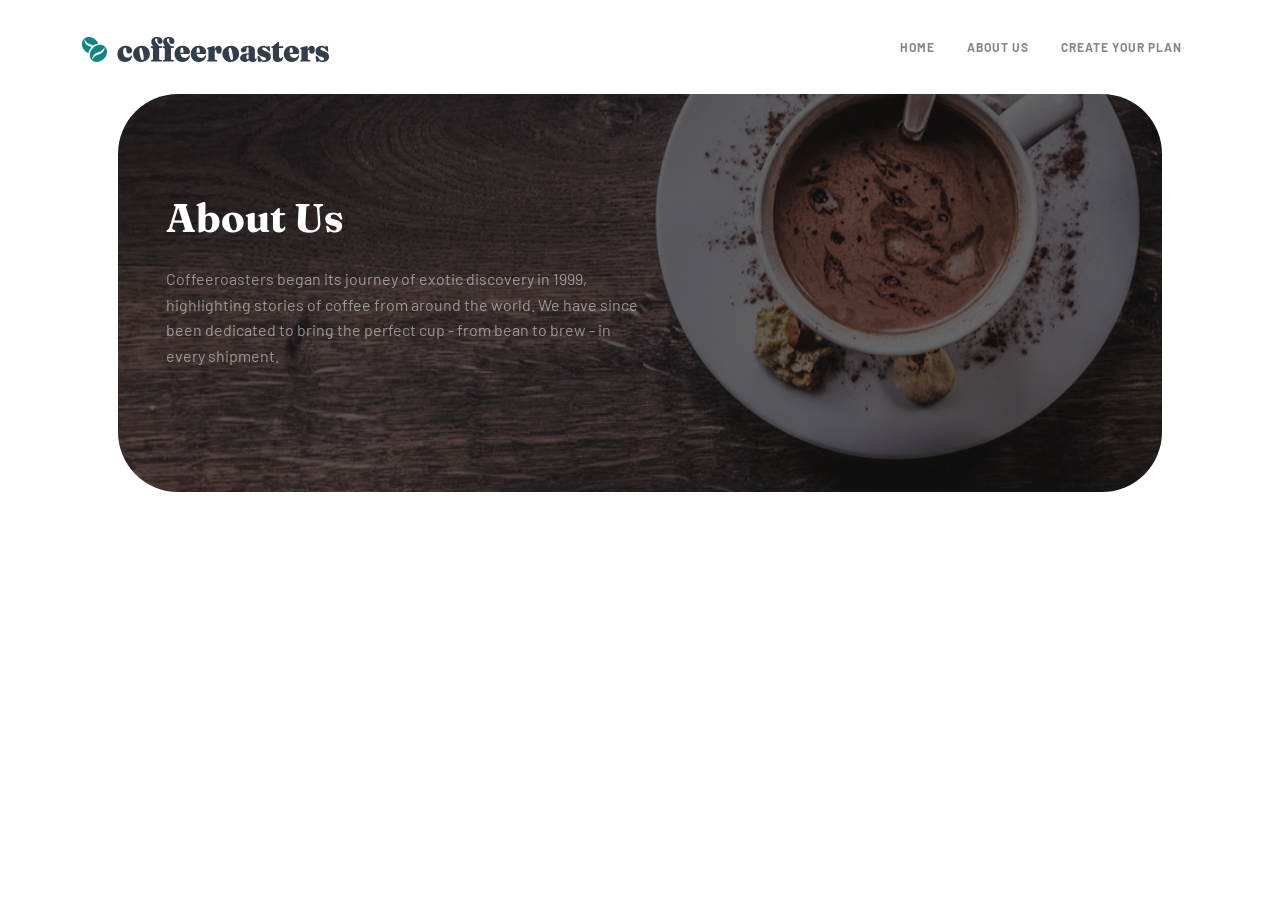
==== about_us.html @ 2359fb40 "feat(about): add hero section with dark overlay" ====
<!DOCTYPE html>
<html lang="en">

<head>
    <meta charset="UTF-8">
    <meta name="viewport" content="width=device-width, initial-scale=1.0">
    <title>About us</title>
    <link href="https://cdn.jsdelivr.net/npm/bootstrap@5.3.8/dist/css/bootstrap.min.css" rel="stylesheet"
        integrity="sha384-sRIl4kxILFvY47J16cr9ZwB07vP4J8+LH7qKQnuqkuIAvNWLzeN8tE5YBujZqJLB" crossorigin="anonymous">
    <link rel="preconnect" href="https://fonts.googleapis.com">
    <link rel="preconnect" href="https://fonts.gstatic.com" crossorigin>
    <link
        href="https://fonts.googleapis.com/css2?family=Barlow:ital,wght@0,100;0,200;0,300;0,400;0,500;0,600;0,700;0,800;0,900;1,100;1,200;1,300;1,400;1,500;1,600;1,700;1,800;1,900&display=swap"
        rel="stylesheet">
    <link rel="stylesheet" href="./style.css">
    <link rel="stylesheet" href="./media_query.css">
</head>

<body>
    <nav class="navbar navbar-expand-md py-2 py-md-4">
        <div class="container">
            <a href="#" class="navbar-brand">
                <img src="./assets/imgs/Logo.svg" alt="coffeeroasters logo" class="logo">
            </a>

            <button class="navbar-toggler" type="button" data-bs-toggle="collapse" data-bs-target="#navbarNav">
                <span class="navbar-toggler-icon"></span>
            </button>

            <div class="collapse navbar-collapse" id="navbarNav">
                <ul class="navbar-nav ms-auto">
                    <li class="nav-item">
                        <a class="nav-link px-3" href="./index.html">HOME</a>
                    </li>
                    <li class="nav-item">
                        <a class="nav-link px-3" href="./about_us.html">ABOUT US</a>
                    </li>
                    <li class="nav-item">
                        <a class="nav-link px-3" href="./Create_a_plan.html">CREATE YOUR PLAN</a>
                    </li>
                </ul>
            </div>
        </div>



    </nav>

    <main>
        <div class="hero-section-about-us">
            <div class="container px-md-5">
                <section class="hero-section">
                    <div class="row g-0 w-100">
                        <div class="col-md-8 col-lg-6 hero-content">
                            <h1 class="display-4 fw-bold text-white mb-4">About Us</h1>
                            <p class="text-white-50 mb-4">
                                Coffeeroasters began its journey of exotic discovery in 1999,
                                highlighting stories of coffee from around the world. We have since been dedicated to
                                bring
                                the
                                perfect cup - from bean to brew - in every shipment. </p>
                        </div>
                    </div>
                </section>
            </div>
        </div>
    </main>


</body>

</html>
---- style.css ----
@import url('https://fonts.googleapis.com/css2?family=Fraunces:ital,opsz,wght@0,9..144,100..900;1,9..144,100..900&display=swap');

body {
    font-family: 'Barlow', sans-serif;
}

.navbar {
    .container {
        .logo {
            height: clamp(18px, 4vw, 25px);
        }
    }

    .navbar-brand {
        font-weight: 900;
        color: #333d4b;
        font-size: 1.5rem;
    }

    .nav-link {
        color: #83888F !important;
        font-size: 12px;
        letter-spacing: 1px;
        font-weight: 700;
        text-transform: uppercase;
    }

    .nav-link:hover {
        color: #333d4b !important;
    }

    .navbar-toggler {
        border: none;
    }
}

.hero-section {
    width: 100%;
    border-radius: 10px;
    background-image: url(./assets/imgs/Hero_image.png);
    background-repeat: no-repeat;
    display: flex;
    align-items: center;
    background-size: 150%;
    background-position: left 70%;
    padding: 100px 0;

    .hero-content {
        padding-left: clamp(18px, 8vw, 48px);
        /* padding-right: 10px; */
    }

    h1 {

        font-size: clamp(18px, 10vw, 40px);
        line-height: 1.2;
    }

    p {
        font-weight: 400;
        font-size: 16px;
        letter-spacing: 0px;
        font-size: clamp(12px, 10vw, 18px);


    }


    .custom-btn {
        background-color: rgba(14, 135, 132, 1);
        font-family: "Fraunces", serif;
        font-weight: 900;
        font-size: 18px;
        letter-spacing: 0px;
        text-align: center;
        color: white;


    }
}

.collection-section {
    position: relative;
    padding-top: 40px;
    margin-top: 80px;


    .custom-text {
        padding-top: 50px;
        /* background: linear-gradient(180deg, rgba(254, 252, 247, 0.0001) 0%, #FEFCF7 100%); */
        background: linear-gradient(180deg, rgba(39, 41, 43, 0.5) 0%, rgba(254, 252, 247, 0) 100%);
        font-family: "Fraunces", serif;
        font-weight: 900;
        font-size: clamp(40px, 10vw, 150px);
        text-transform: lowercase;
        -webkit-text-fill-color: transparent;
        -webkit-background-clip: text;


        /* Positioning */
        position: absolute;
        top: -100px;
        left: 0;
        right: 0;
        z-index: -1;
        text-align: center;


    }

    .container {

        .coffee-image {
            width: 100%;
            max-width: 200px;
            height: auto;
            margin-bottom: 24px;
        }

        .coffee-info {
            .coffee-title {
                font-family: "Fraunces", serif;
                font-weight: 900;
                font-style: Black;
                font-size: 24px;
                line-height: 150%;
                letter-spacing: 0px;
                text-align: center;

            }

            .coffee-desc {
                font-family: "Barlow", serif;
                font-weight: 400;
                font-style: Regular;
                font-size: 16px;
                line-height: 160%;
                letter-spacing: 0px;
                text-align: center;

            }
        }
    }
}

.why-choose-section {
    margin-bottom: 200px;

    .container {
        .why-choose-content {
            position: relative;
            padding-bottom: 30px !important;
            padding: 64px 24px;
            margin-top: 120px;
            border-radius: 10px;
            background-color: #333d4b;
            margin-bottom: 250px;

            h2 {
                font-family: "Fraunces";
                font-size: 40px;
                line-height: 120%;
                letter-spacing: 0px;
                margin-bottom: 24px;

            }

            p {
                font-family: "Barlow";
                font-weight: 400;
                font-style: Regular;
                font-size: 16px;
                line-height: 160%;
                letter-spacing: 0px;
                text-align: center;
                margin-bottom: 24px;


            }

            .benefits-row {
                display: flex;
                flex-wrap: wrap;
                transform: none;
                margin-bottom: -100px;
                margin-top: 24px;

                .benefit-card {
                    background-color: rgba(14, 135, 132, 1);
                    border-radius: 10px;
                    height: 100%;
                    display: flex;
                    flex-direction: column;
                    align-items: center;
                    width: 100%;

                    img {
                        width: 72px;
                        height: 72px;
                        margin-bottom: 24px;

                    }

                    .benefit-title {
                        font-family: "Fraunces";
                        font-weight: 900;
                        font-size: 24px;
                        line-height: 150%;
                        letter-spacing: 0px;
                        text-align: center;
                        color: rgba(254, 252, 247, 1);
                        margin-bottom: 24px;


                    }

                    .benefit-desc {
                        font-family: "Barlow";
                        font-weight: 400;
                        font-style: Regular;
                        font-size: 16px;
                        line-height: 160%;
                        letter-spacing: 0px;
                        text-align: center;
                        color: rgba(254, 252, 247, 1);
                        margin-bottom: 24px;


                    }
                }
            }


        }






    }

}

.How-it-works-section {
    .container {
        .How-it-works-content {
            h2 {
                font-family: "Fraunces";
                font-weight: 900;
                font-size: 24px;
                line-height: 150%;
                letter-spacing: 0px;
                color: rgba(131, 136, 143, 1);
            }

            .How-it-works-row {
                .How-it-works-card {
                    h3 {
                        font-family: Fraunces;
                        font-weight: 900;
                        font-style: Black;
                        font-size: clamp(20px, 2.5vw, 32px);
                        line-height: 113.99999999999999%;
                        letter-spacing: 0px;

                    }

                    p {
                        font-family: "Barlow";
                        font-weight: 400;
                        font-style: Regular;
                        font-size: clamp(13px, 1.5vw, 16px);
                        line-height: 160%;
                        letter-spacing: 0px;

                    }


                }
            }

            .custom-btn {
                background-color: rgba(14, 135, 132, 1);
                font-family: "Fraunces", serif;
                font-weight: 900;
                font-style: Black;
                font-size: 18px;
                line-height: 140%;
                letter-spacing: 0px;
                text-align: center;
            }

        }
    }
}

footer {
    .container {
        .footer-section {
            .links {
                a {
                    font-family: "Barlow";
                    font-weight: 700;
                    font-style: Bold;
                    font-size: 12px;
                    line-height: 130%;
                    letter-spacing: 0.92px;
                    text-transform: uppercase;

                }
            }
        }
    }
}

/* ------------------------------------- About us page --------------------------- */
.hero-section-about-us {
    .container {
        .hero-section {
            width: 100%;
            border-radius: 60px;
            /* background-image: url(./assets/imgs/About_Image.svg); */
            background-image:
                linear-gradient(rgba(0, 0, 0, 0.3), rgba(0, 0, 0, 0.3)),
                url(./assets/imgs/About_Image.svg);
            background-repeat: no-repeat;
            display: flex;
            align-items: center;
            background-size: cover;
            background-position: center;
            overflow: hidden;
            padding: 100px 0;

            .row {
                margin: 0;
                width: 100%;
                position: relative;
                z-index: 2;

                .hero-content {
                    padding-left: clamp(18px, 8vw, 48px);

                    h1 {

                        font-size: clamp(18px, 10vw, 40px);
                        line-height: 1.2;
                        font-family: Fraunces;
                        font-weight: 900;
                        font-style: Black;
                        line-height: 120%;
                        letter-spacing: 0px;

                    }

                    p {
                        font-weight: 400;
                        letter-spacing: 0px;
                        font-size: clamp(12px, 10vw, 18px);
                        font-family: Barlow;
                        font-weight: 400;
                        font-style: Regular;
                        font-size: 16px;
                        line-height: 160%;
                        letter-spacing: 0px;



                    }
                }
            }



        }
    }


}
---- media_query.css ----
/* DESKTOP (Large screens) */
@media (min-width: 992px) {
    .collection-section {
        margin-top: 150px !important;
        padding-top: 100px;

        .custom-text {
            top: -130px;
        }

        .coffee-image {
            max-width: 255px;
        }
    }
}

/* TABLET (Medium screens) */
@media (min-width: 768px) and (max-width: 991px) {
    .collection-section {
        .custom-text {
            top: -115px;
        }

    }

    .hero-section {

        h1 {
            font-size: 48px;
            text-align: left;
        }
    }

    .why-choose-section {
        .container {
            margin-bottom: 250px;
            gap: 24px;

            .why-choose-content {

                h2 {
                    font-size: 25px;
                }

                p {
                    font-size: 12px;
                }

                .benefits-row {
                    flex-direction: column;
                    gap: 24px;
                }
            }



        }
    }

}

/* Mobile */
@media (max-width:768px) {
    .hero-section {
        padding: 50px 0;
    }

    .why-choose-section {
        .container {
            margin-bottom: 250px;
            gap: 24px;

            .why-choose-content {
                h2 {
                    font-size: 20px;


                }

                p {
                    font-size: 12px;

                }

                .benefits-row {
                    flex-direction: column;
                    gap: 24px;
                }
            }
        }
    }


}

@media (max-width:320px) {
    .hero-section {
        padding: 0px;
    }

    footer {
        .container {
            .footer-section {
                .links {
                    a {
                        font-size: 11px;
                    }
                }
            }
        }
    }



}
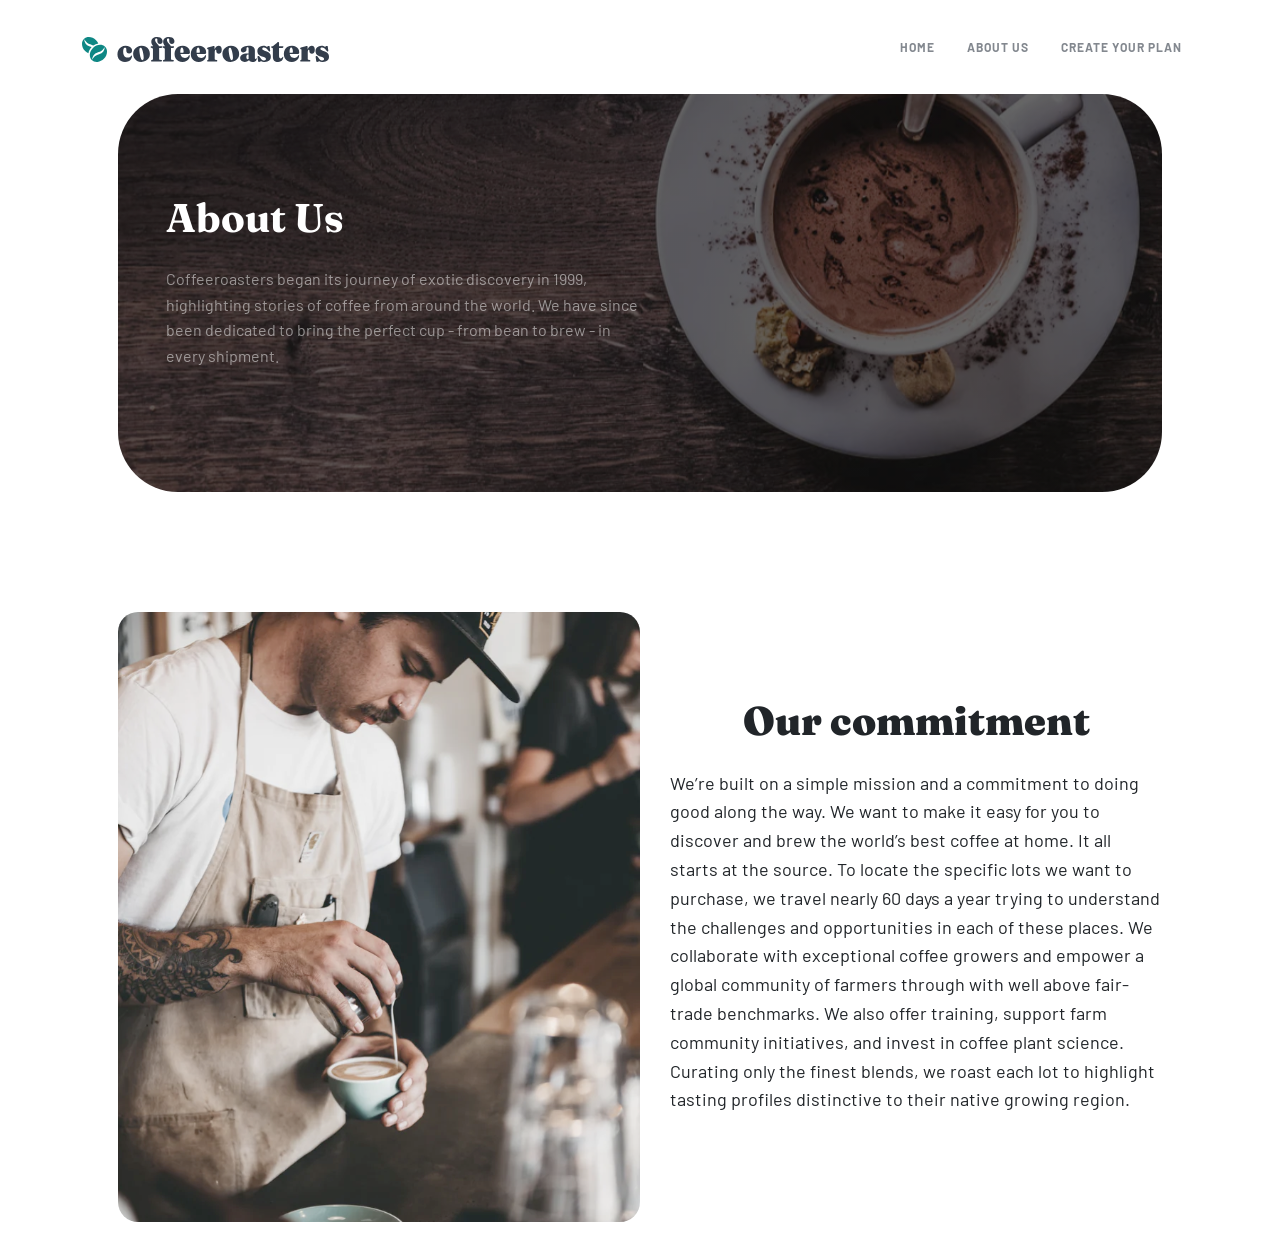
==== commit fa6e0637: "feat(about): add responsive Our Commitment section with img-fluid fix" ====
--- a/about_us.html
+++ b/about_us.html
@@ -66,6 +66,34 @@
         </div>
     </main>
 
+    <section>
+        <div class="container px-md-5 mb-4" style="margin-top: 120px;">
+            <section class="Our_commitment_section">
+                <div class="row g-0 w-100 align-items-center">
+                    <div class="col-lg-6 image-container mb-4 mb-lg-0">
+                        <img src="./assets/imgs/about_us_our_commitment.svg" alt="" style="border-radius: 20px;"
+                            class="img-fluid w-100">
+                    </div>
+
+                    <div
+                        class="col-lg-6 d-flex justify-content-center align-items-center flex-column desc-container">
+                        <h1 class="mb-4">Our commitment</h1>
+                        <p class="mb-4">
+                            We’re built on a simple mission and a commitment to doing good along the way. We want to
+                            make it easy for you to discover and brew the world’s best coffee at home. It all starts at
+                            the source. To locate the specific lots we want to purchase, we travel nearly 60 days a year
+                            trying to understand the challenges and opportunities in each of these places. We
+                            collaborate with exceptional coffee growers and empower a global community of farmers
+                            through with well above fair-trade benchmarks. We also offer training, support farm
+                            community initiatives, and invest in coffee plant science. Curating only the finest blends,
+                            we roast each lot to highlight tasting profiles distinctive to their native growing region.
+                        </p>
+                    </div>
+
+                </div>
+            </section>
+        </div>
+    </section>
 
 </body>
 
--- a/style.css
+++ b/style.css
@@ -345,7 +345,7 @@
 
                         font-size: clamp(18px, 10vw, 40px);
                         line-height: 1.2;
-                        font-family: Fraunces;
+                        font-family: "Fraunces";
                         font-weight: 900;
                         font-style: Black;
                         line-height: 120%;
@@ -357,7 +357,7 @@
                         font-weight: 400;
                         letter-spacing: 0px;
                         font-size: clamp(12px, 10vw, 18px);
-                        font-family: Barlow;
+                        font-family: "Barlow";
                         font-weight: 400;
                         font-style: Regular;
                         font-size: 16px;
@@ -376,4 +376,35 @@
     }
 
 
+}
+
+section {
+    .container {
+        .Our_commitment_section {
+            .row {
+                .desc-container {
+                    padding-left: 30px;
+
+                    h1 {
+                        font-family: "Fraunces";
+                        font-weight: 900;
+                        font-style: Black;
+                        font-size: clamp(28px, 5vw, 40px);
+                        line-height: 120%;
+                        letter-spacing: 0px;
+                    }
+
+                    p {
+                        font-family: "Barlow";
+                        font-weight: 400;
+                        font-style: Regular;
+                        font-size: clamp(12px, 10vw, 18px);
+                        line-height: 160%;
+                        letter-spacing: 0px;
+
+                    }
+                }
+            }
+        }
+    }
 }
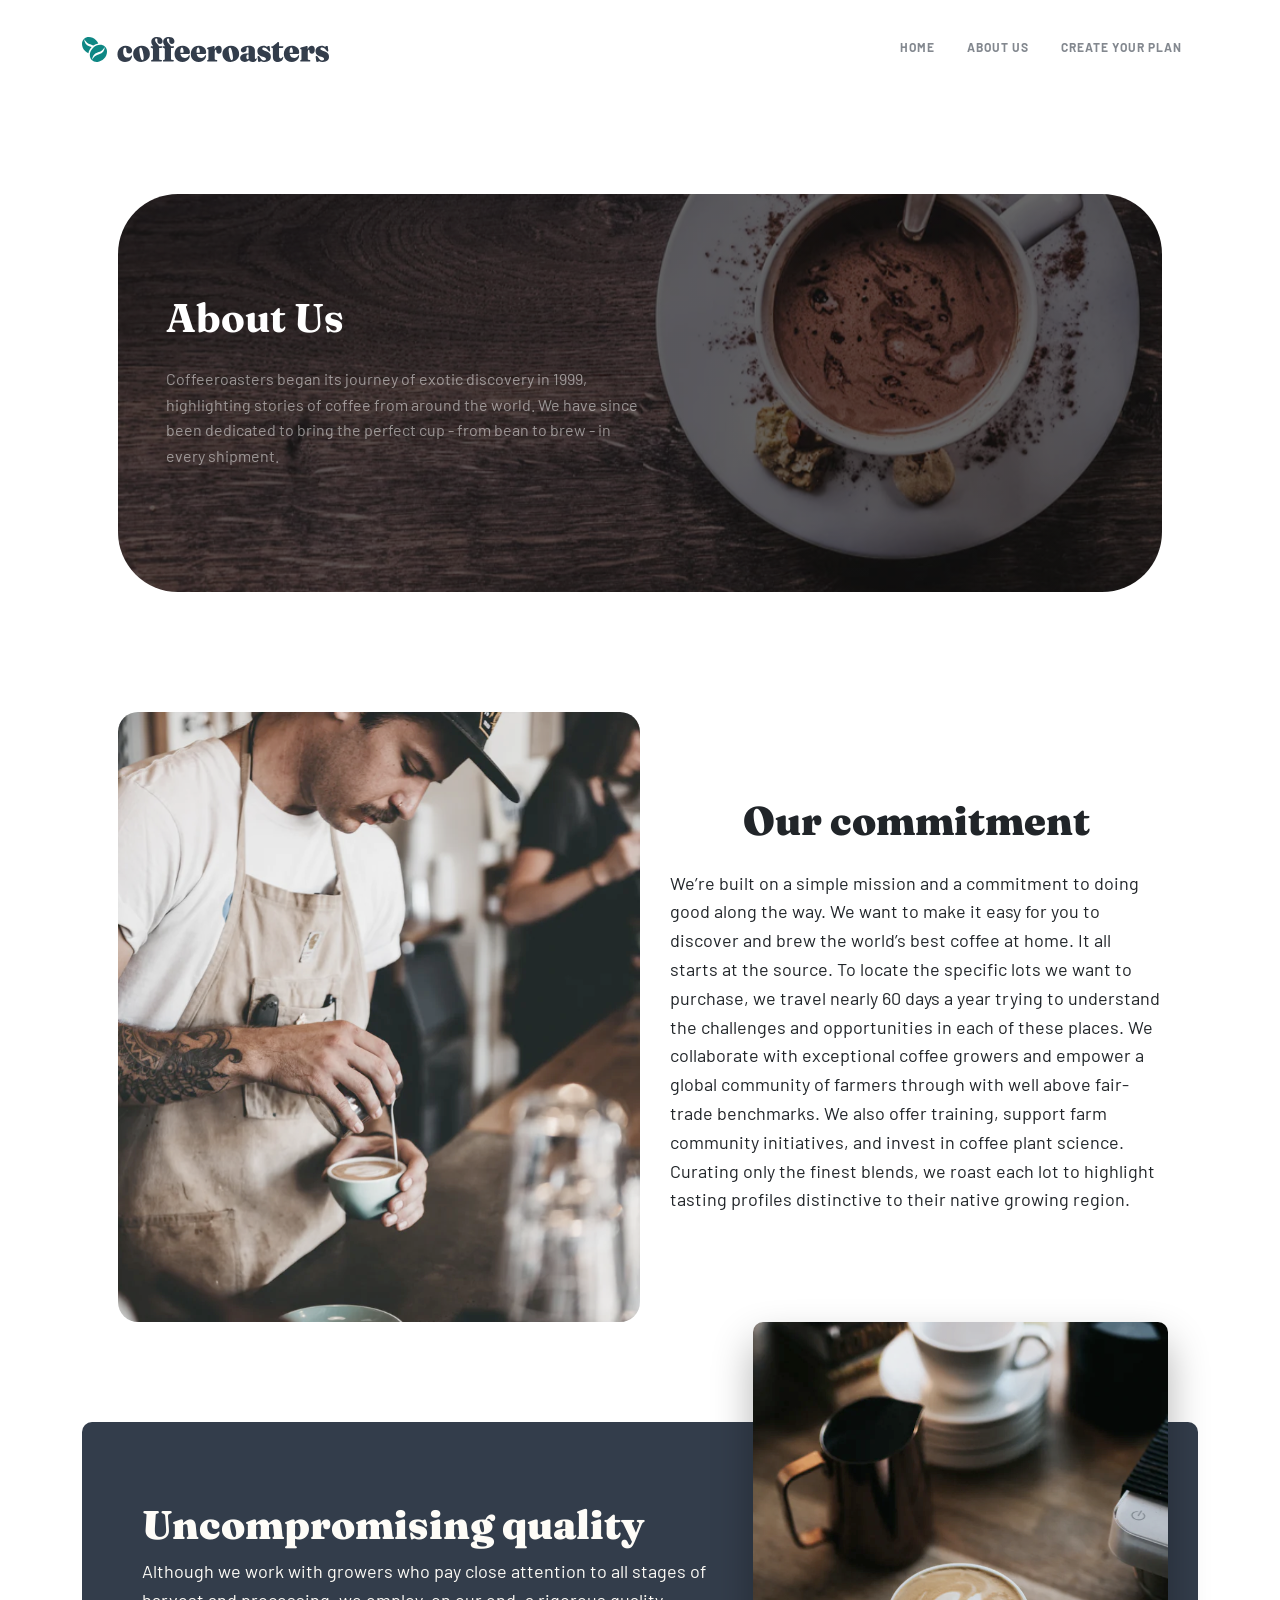
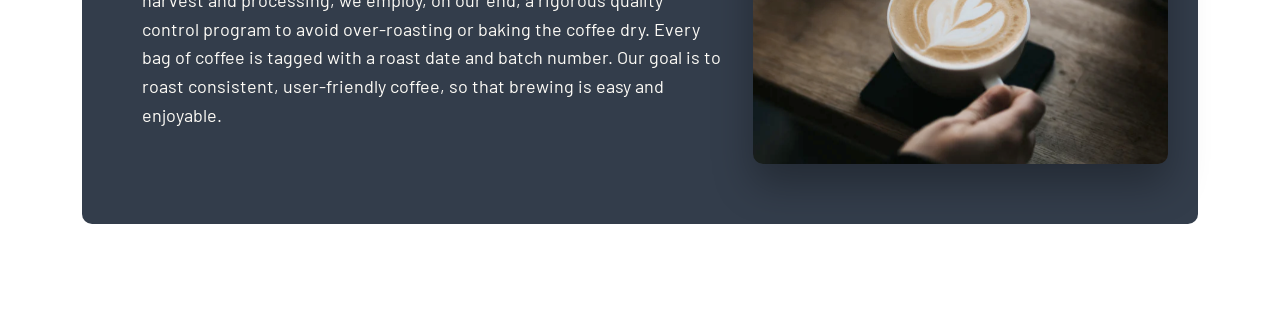
==== commit 042f761e: "feat(about): add responsive Our Uncompromising quality section" ====
--- a/about_us.html
+++ b/about_us.html
@@ -75,8 +75,7 @@
                             class="img-fluid w-100">
                     </div>
 
-                    <div
-                        class="col-lg-6 d-flex justify-content-center align-items-center flex-column desc-container">
+                    <div class="col-lg-6 d-flex justify-content-center align-items-center flex-column desc-container">
                         <h1 class="mb-4">Our commitment</h1>
                         <p class="mb-4">
                             We’re built on a simple mission and a commitment to doing good along the way. We want to
@@ -89,9 +88,26 @@
                             we roast each lot to highlight tasting profiles distinctive to their native growing region.
                         </p>
                     </div>
-
                 </div>
             </section>
+        </div>
+    </section>
+
+    <section>
+        <div class="container">
+            <div
+                class="Uncompromising_quality_section d-flex align-items-center justify-content-center flex-column-reverse flex-lg-row">
+                <div class="desc-section col-lg-7">
+                    <h1>Uncompromising quality</h1>
+                    <p>Although we work with growers who pay close attention to all stages of harvest and processing, we
+                        employ, on our end, a rigorous quality control program to avoid over-roasting or baking the
+                        coffee dry. Every bag of coffee is tagged with a roast date and batch number. Our goal is to
+                        roast consistent, user-friendly coffee, so that brewing is easy and enjoyable.</p>
+                </div>
+                <div class="image-section">
+                    <img src="./assets/imgs/Quality_section_about_page.svg" class="img-fluid">
+                </div>
+            </div>
         </div>
     </section>
 
--- a/style.css
+++ b/style.css
@@ -407,4 +407,71 @@
             }
         }
     }
+}
+
+section {
+    margin-top: 100px;
+    margin-bottom: 100px;
+
+    .container {
+        .Uncompromising_quality_section {
+
+            display: flex;
+            flex-direction: row;
+            background-color: rgba(51, 61, 75, 1);
+            border-radius: 10px;
+            padding: 60px;
+            position: relative;
+
+            .desc-section {
+                text-align: center;
+                padding-top: 40px;
+
+                @media (min-width: 992px) {
+                    text-align: left;
+                    padding-top: 0;
+                }
+
+                h1 {
+                    font-family: "Fraunces";
+                    font-weight: 900;
+                    font-size: clamp(28px, 5vw, 40px);
+                    line-height: 120%;
+                    letter-spacing: 0px;
+                    color: rgba(254, 252, 247, 1);
+                }
+
+                p {
+                    font-family: "Barlow";
+                    font-weight: 400;
+                    font-style: Regular;
+                    font-size: clamp(12px, 10vw, 18px);
+                    line-height: 160%;
+                    letter-spacing: 0px;
+                    color: rgba(254, 252, 247, 1);
+
+                }
+
+            }
+
+            .image-section {
+                width: 100%;
+                margin-top: -120px;
+                margin-bottom: 20px;
+
+                @media (min-width: 992px) {
+                    margin-top: -160px;
+                    margin-bottom: 0;
+                    transform: translateX(30px);
+                }
+
+                img {
+                    border-radius: 10px;
+                    box-shadow: 0 20px 40px rgba(0, 0, 0, 0.3);
+                }
+
+            }
+
+        }
+    }
 }
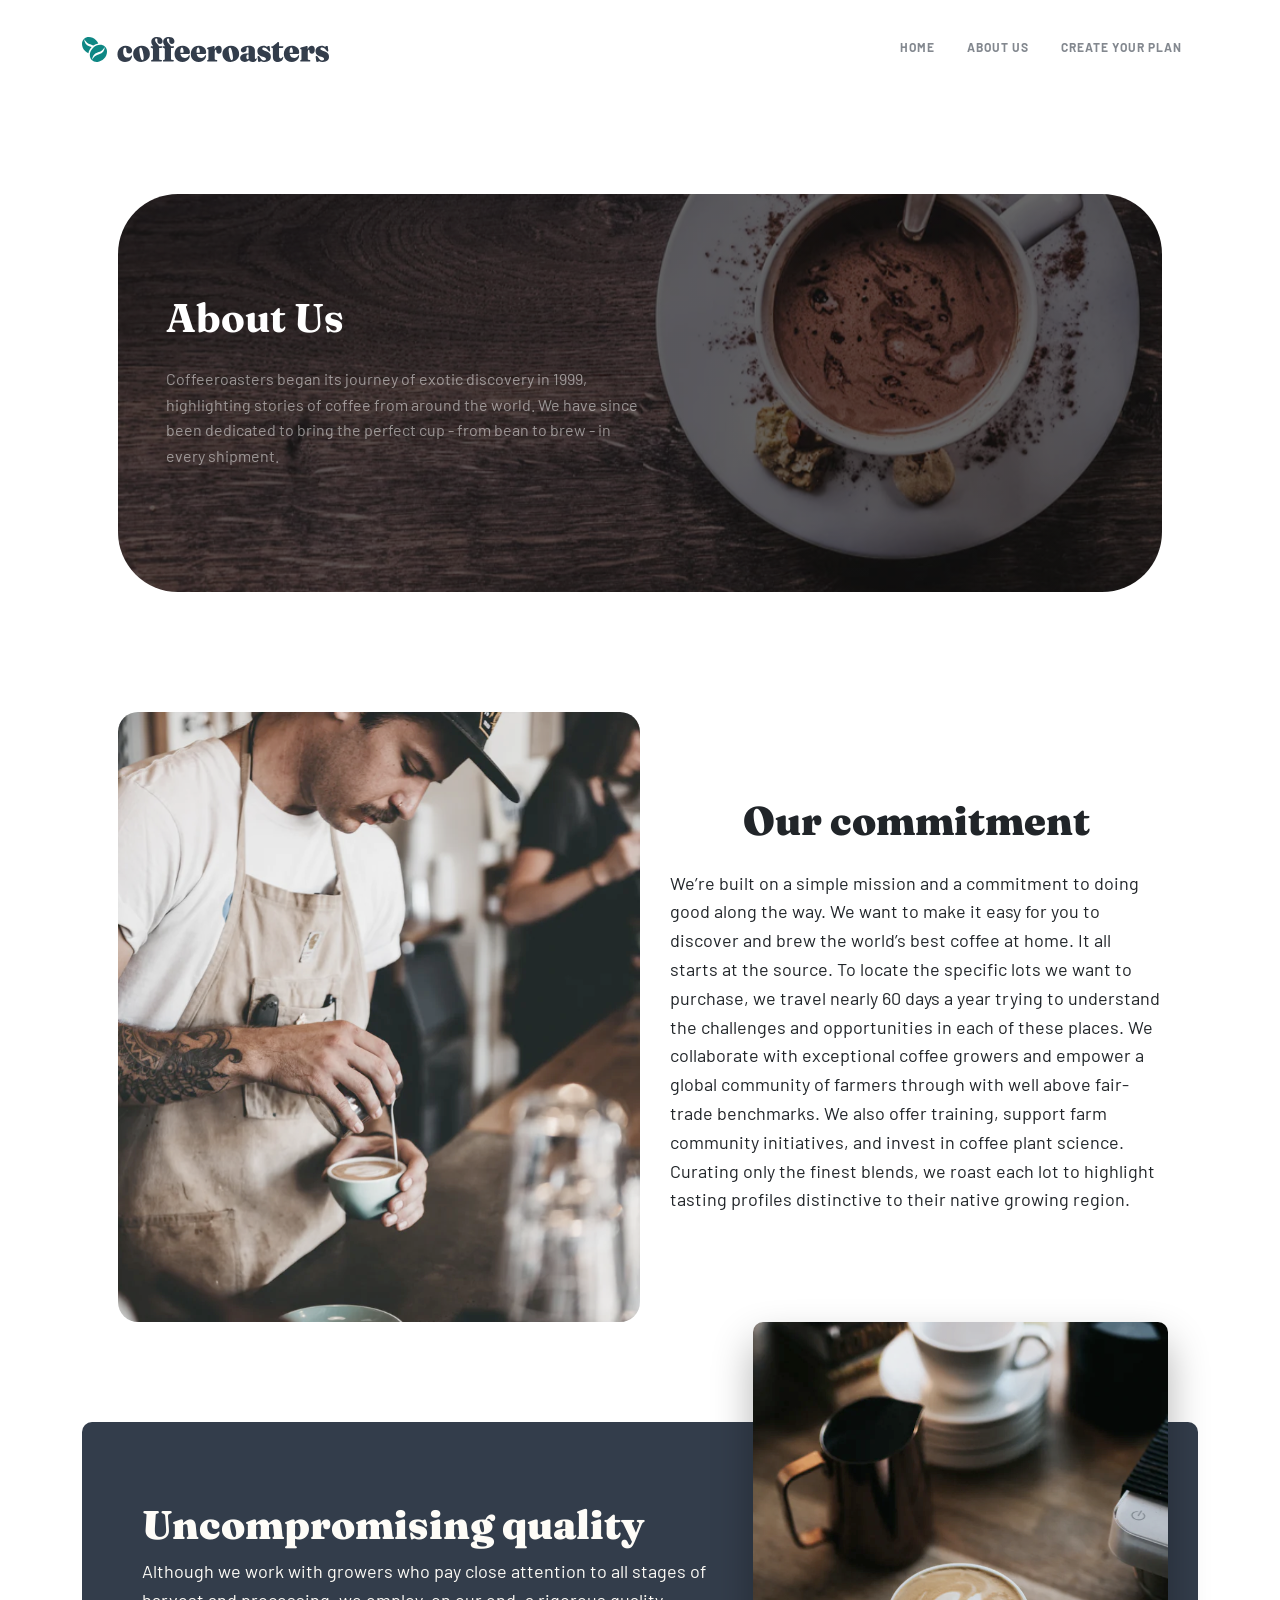
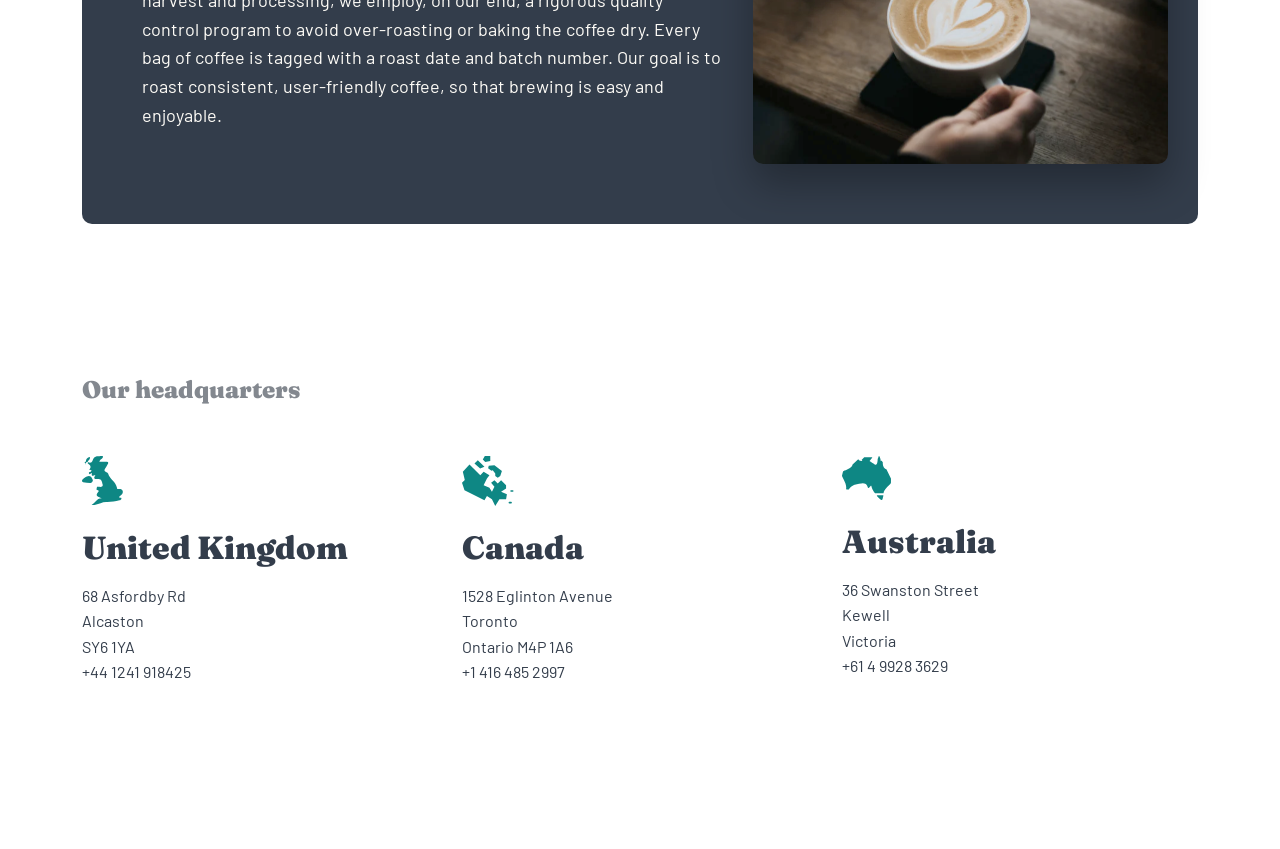
==== commit 59a25897: "feat(about): add responsive Our headquarters section added" ====
--- a/about_us.html
+++ b/about_us.html
@@ -111,6 +111,60 @@
         </div>
     </section>
 
+    <section class="Our_headquarters_section py-5">
+        <div class="container">
+
+            <h3 class="mb-5">Our headquarters</h3>
+
+            <div class="row g-4 text-center text-md-start">
+
+                <div class="col-md-4 mb-5 mb-md-0">
+                    <div class="icon mb-4">
+                        <img src="./assets/imgs/UK_Map.svg" alt="">
+                    </div>
+                    <h4 class="mb-3">United Kingdom</h4>
+                    <ul class="p-0 list-unstyled">
+                        <li>68 Asfordby Rd</li>
+                        <li>Alcaston</li>
+                        <li> SY6 1YA</li>
+                        <li> +44 1241 918425</li>
+                    </ul>
+                </div>
+
+
+                <div class="col-md-4 mb-5 mb-md-0">
+                    <div class="icon mb-4">
+                        <img src="./assets/imgs/Canada_Map.svg" alt="">
+                    </div>
+                    <h4 class="mb-3">Canada</h4>
+                    <ul class="p-0 list-unstyled">
+                        <li> 1528 Eglinton Avenue</li>
+                        <li>Toronto</li>
+                        <li> Ontario M4P 1A6</li>
+                        <li> +1 416 485 2997</li>
+                    </ul>
+                </div>
+
+
+
+                <div class="col-md-4 mb-5 mb-md-0">
+                    <div class="icon mb-4">
+                        <img src="./assets/imgs/Australia_Map.svg" alt="">
+                    </div>
+                    <h4 class="mb-3">Australia</h4>
+                    <ul class="p-0 list-unstyled">
+                        <li> 36 Swanston Street</li>
+                        <li>Kewell</li>
+                        <li> Victoria</li>
+                        <li> +61 4 9928 3629</li>
+                    </ul>
+                </div>
+
+            </div>
+
+        </div>
+    </section>
+
 </body>
 
 </html>
--- a/style.css
+++ b/style.css
@@ -474,4 +474,46 @@
 
         }
     }
+}
+
+
+
+.Our_headquarters_section {
+    .container {
+        h3 {
+            font-family: "Fraunces";
+            font-weight: 900;
+            font-size: clamp(12px, 5vw, 24px);
+            line-height: 150%;
+            letter-spacing: 0px;
+            color: rgba(131, 136, 143, 1);
+        }
+    }
+
+    .row {
+        h4 {
+            font-family: "Fraunces";
+            font-weight: 900;
+            font-size: clamp(16px, 5vw, 32px);
+            line-height: 113.99999999999999%;
+            letter-spacing: 0px;
+            color: rgba(51, 61, 75, 1);
+
+        }
+
+        ul {
+            li {
+                font-family: "Barlow";
+                font-weight: 400;
+                font-style: Regular;
+                font-size: 16px;
+                line-height: 160%;
+                letter-spacing: 0px;
+                color: rgba(51, 61, 75, 1);
+
+            }
+
+
+        }
+    }
 }
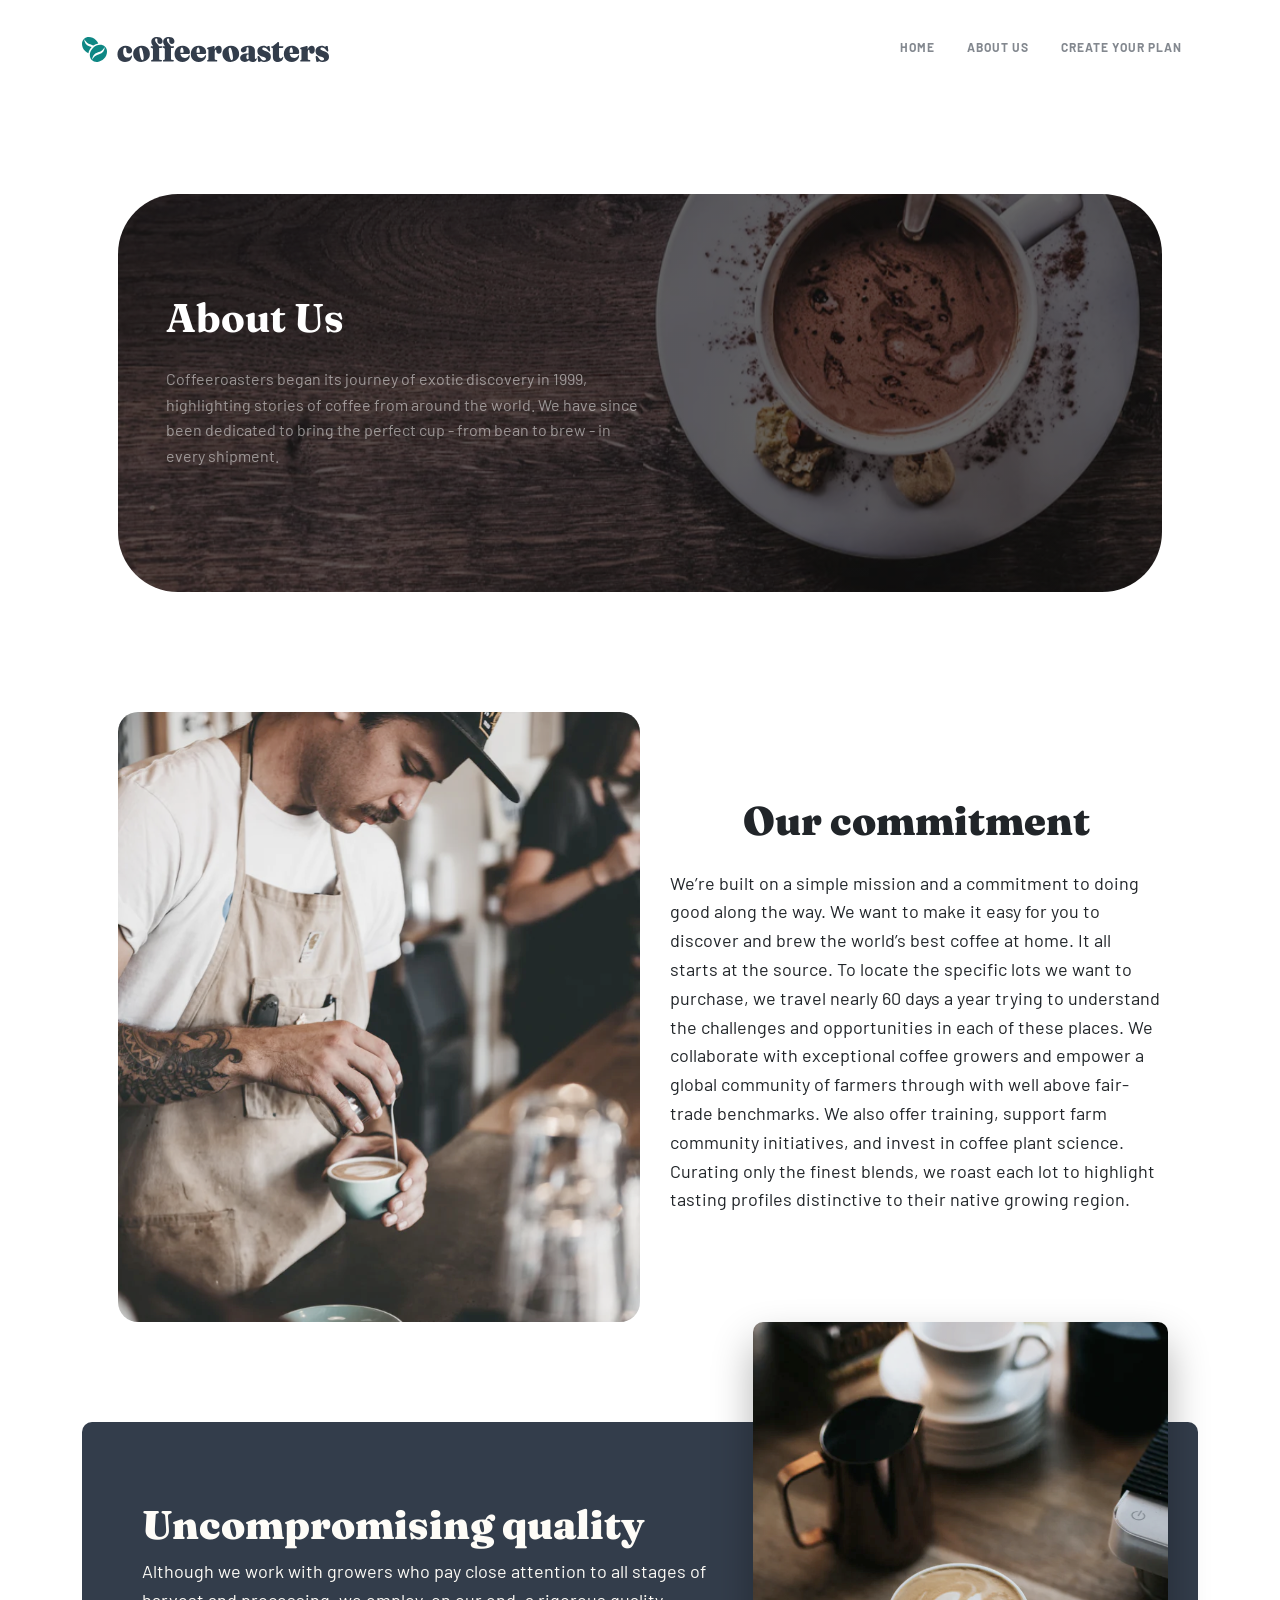
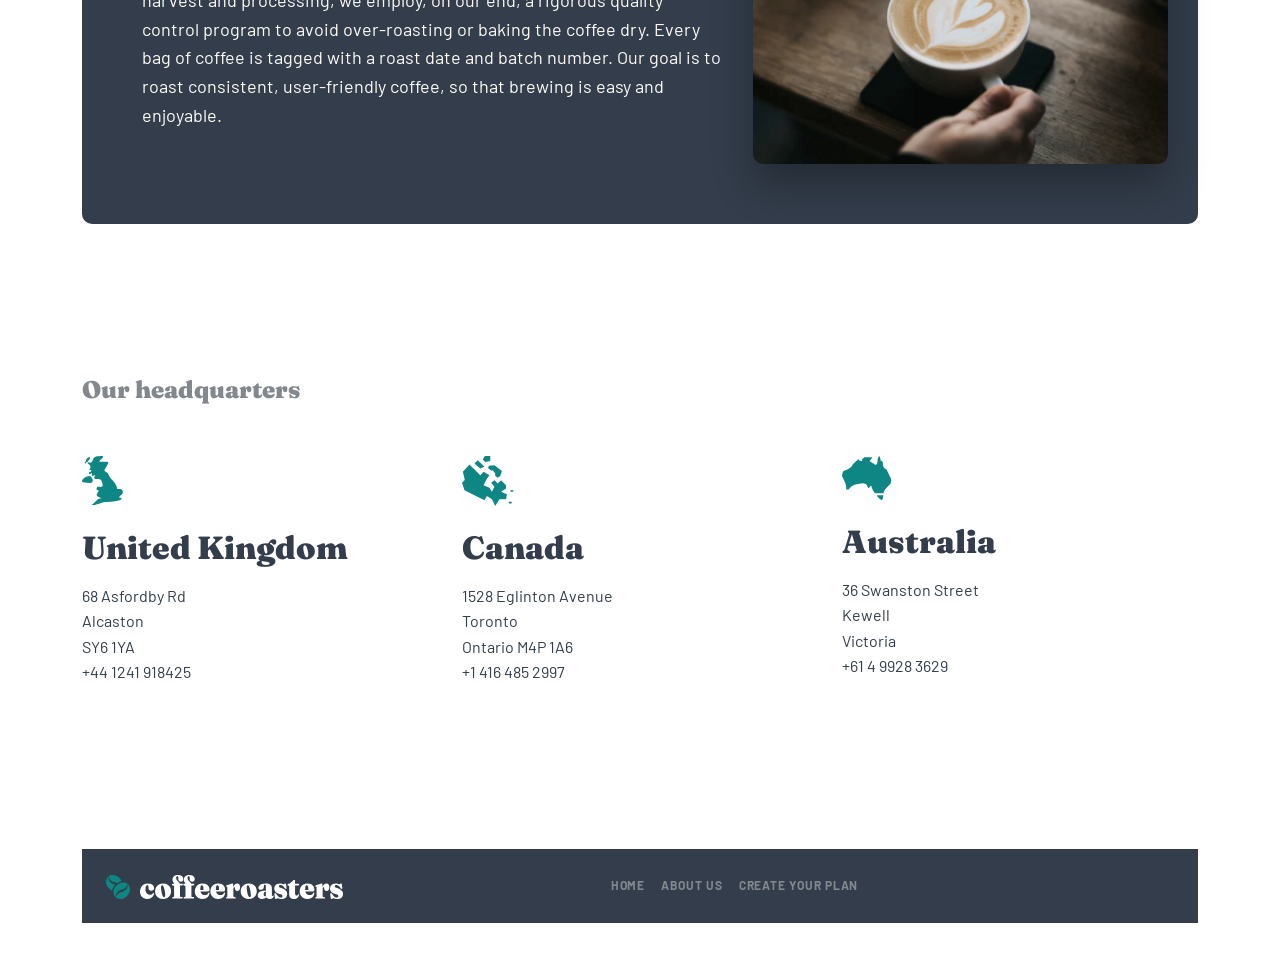
==== commit eaaacbdd: "feat(about): add responsive Footer Section added" ====
--- a/about_us.html
+++ b/about_us.html
@@ -165,6 +165,37 @@
         </div>
     </section>
 
+
+    <footer>
+        <div class="container">
+            <div class="footer-section d-flex align-items-center justify-content-between gap-3 p-4 flex-column flex-md-row mb-5"
+                style="background-color: rgba(51, 61, 75, 1);">
+                <div class="logo">
+                    <img src="./assets/imgs/footer_logo.svg" alt="">
+                </div>
+                <div class="links d-flex align-items-center justify-content-center gap-2 gap-md-3">
+                    <a href="./index.html" class="text-decoration-none text-uppercase"
+                        style="color: rgba(131, 136, 143, 1); ">HOME</a>
+                    <a href="./about_us.html" class="text-decoration-none text-uppercase"
+                        style="color: rgba(131, 136, 143, 1); ">ABOUT US</a>
+                    <a href="./Create_a_plan.html" class="text-decoration-none text-uppercase"
+                        style="color: rgba(131, 136, 143, 1); ">Create your
+                        plan</a>
+                </div>
+                <div class="social-media-links d-flex flex-row gap-4">
+                    <a href="#" class="text-white fs-4">
+                        <i class="bi bi-facebook"></i>
+                    </a>
+                    <a href="#" class="text-white fs-4">
+                        <i class="bi bi-twitter"></i>
+                    </a>
+                    <a href="#" class="text-white fs-4">
+                        <i class="bi bi-instagram"></i>
+                    </a>
+                </div>
+            </div>
+        </div>
+    </footer>
 </body>
 
 </html>
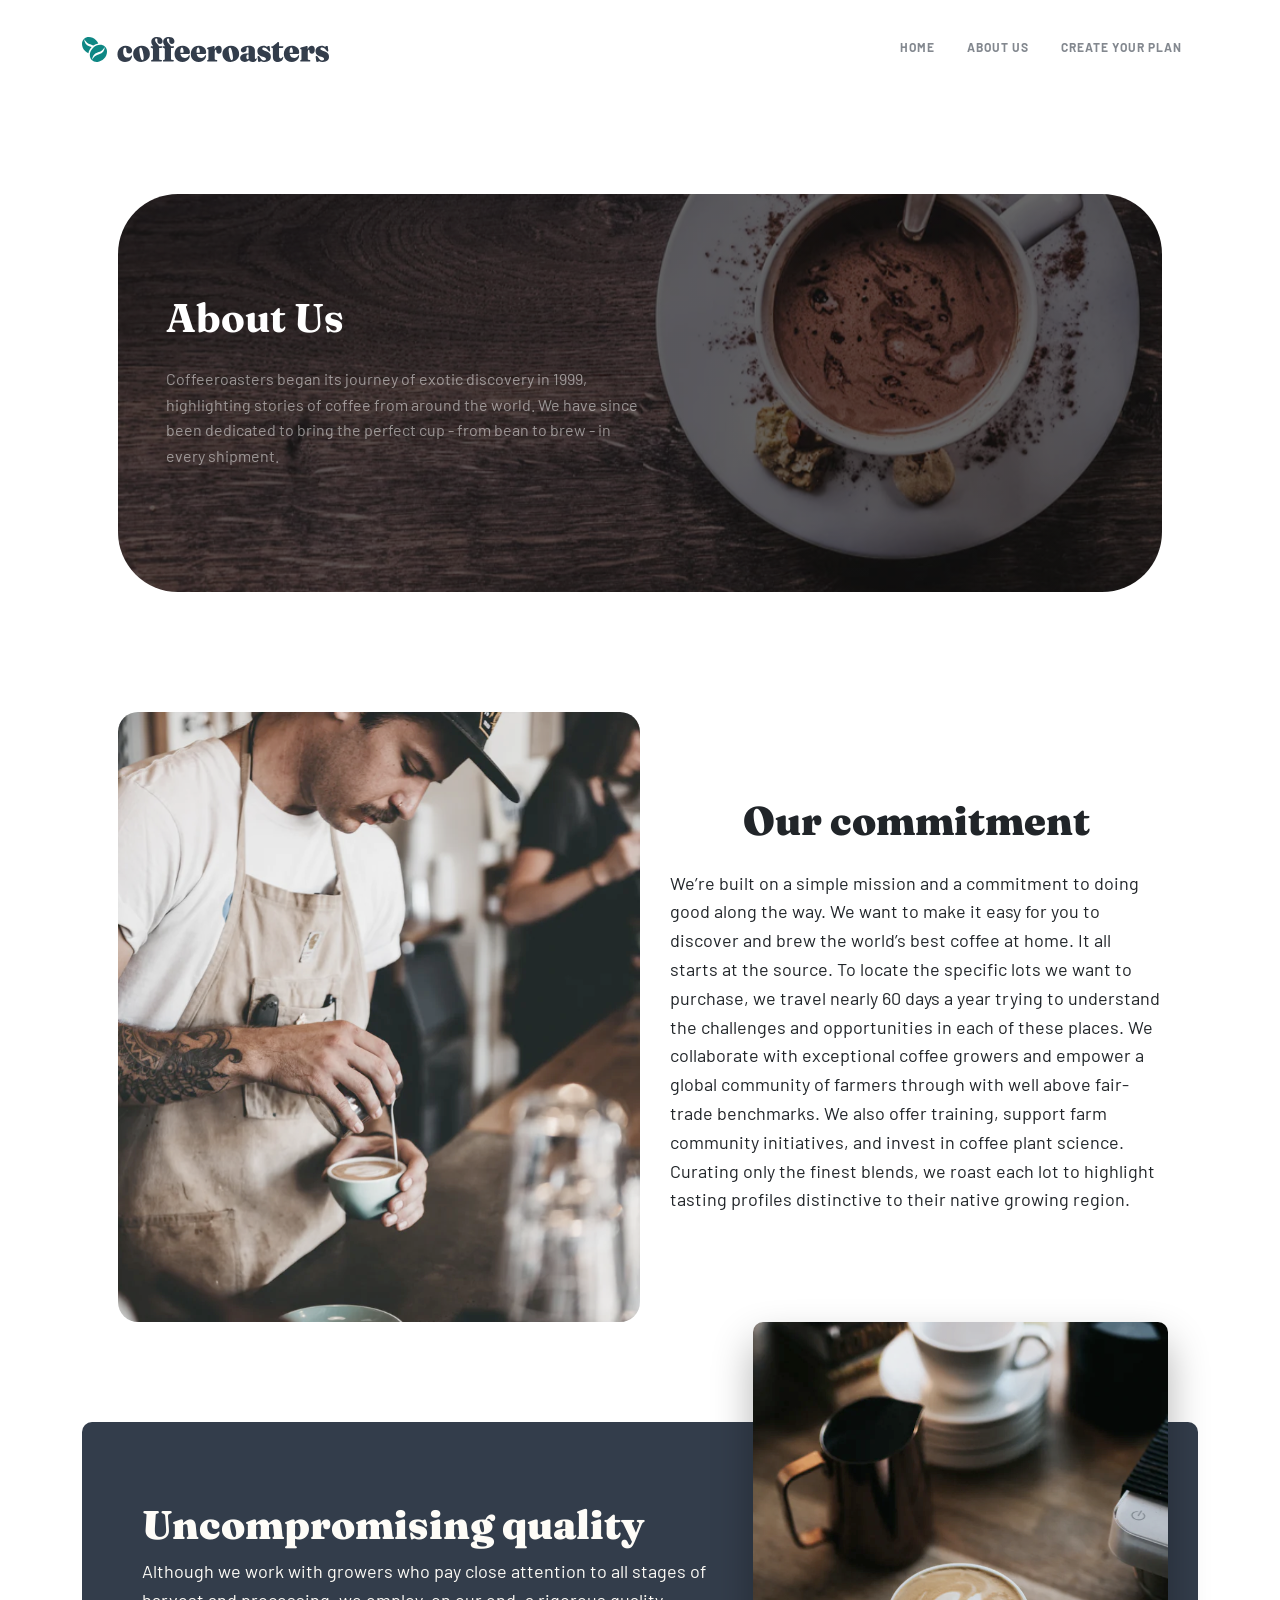
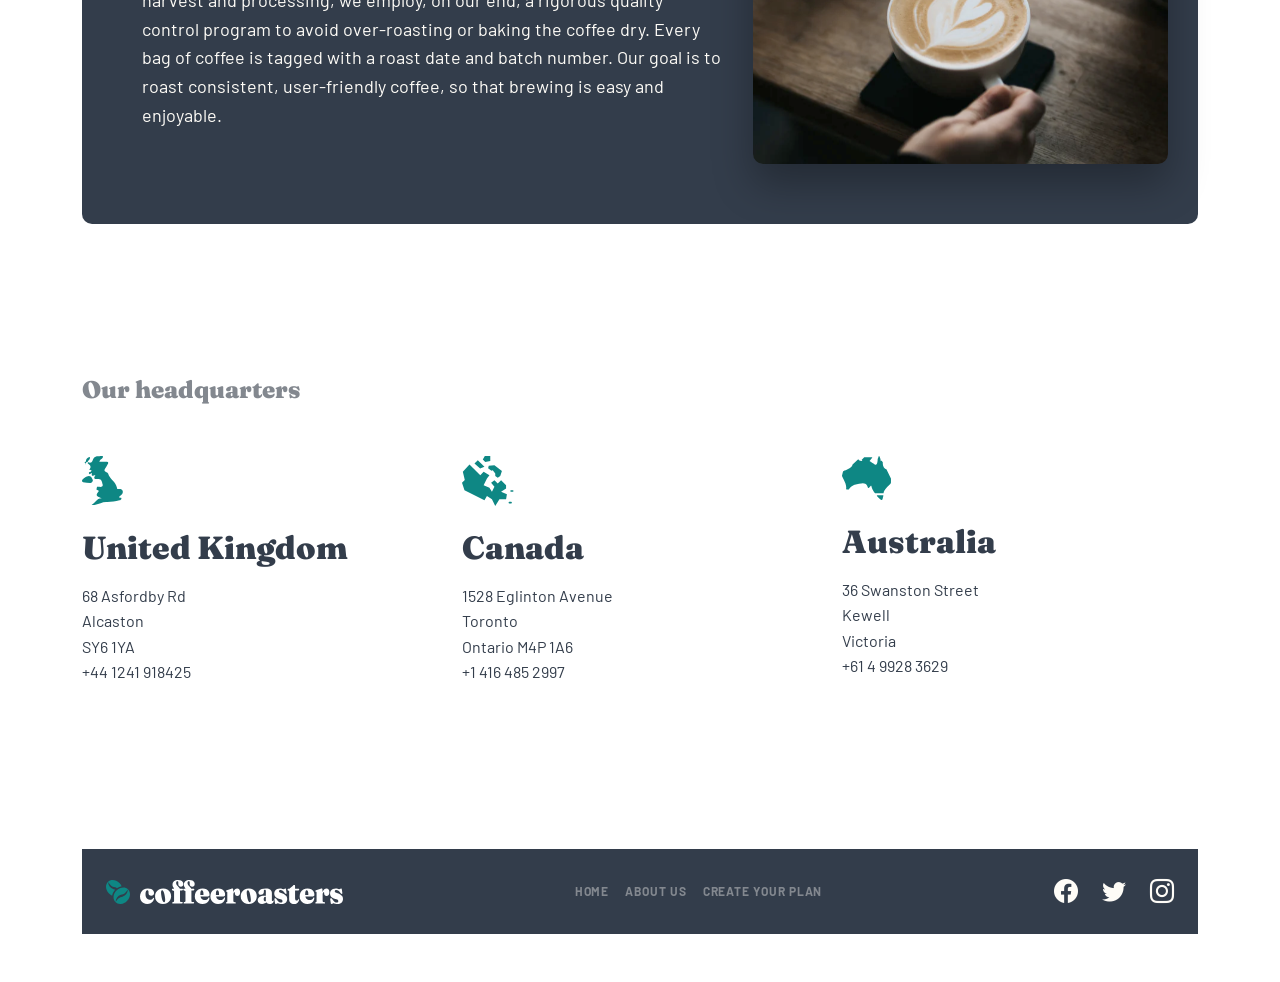
==== commit 3ca7a4cb: "Hover and Focus effect added" ====
--- a/about_us.html
+++ b/about_us.html
@@ -5,6 +5,8 @@
     <meta charset="UTF-8">
     <meta name="viewport" content="width=device-width, initial-scale=1.0">
     <title>About us</title>
+    <link rel="stylesheet" href="https://cdn.jsdelivr.net/npm/bootstrap-icons@1.13.1/font/bootstrap-icons.min.css">
+
     <link href="https://cdn.jsdelivr.net/npm/bootstrap@5.3.8/dist/css/bootstrap.min.css" rel="stylesheet"
         integrity="sha384-sRIl4kxILFvY47J16cr9ZwB07vP4J8+LH7qKQnuqkuIAvNWLzeN8tE5YBujZqJLB" crossorigin="anonymous">
     <link rel="preconnect" href="https://fonts.googleapis.com">
@@ -165,7 +167,6 @@
         </div>
     </section>
 
-
     <footer>
         <div class="container">
             <div class="footer-section d-flex align-items-center justify-content-between gap-3 p-4 flex-column flex-md-row mb-5"
@@ -173,9 +174,10 @@
                 <div class="logo">
                     <img src="./assets/imgs/footer_logo.svg" alt="">
                 </div>
+
                 <div class="links d-flex align-items-center justify-content-center gap-2 gap-md-3">
-                    <a href="./index.html" class="text-decoration-none text-uppercase"
-                        style="color: rgba(131, 136, 143, 1); ">HOME</a>
+                    <a href="./index.html" class="text-decoration-none text-uppercase" style="color: rgba(131, 136, 143, 1);
+                    ">HOME</a>
                     <a href="./about_us.html" class="text-decoration-none text-uppercase"
                         style="color: rgba(131, 136, 143, 1); ">ABOUT US</a>
                     <a href="./Create_a_plan.html" class="text-decoration-none text-uppercase"
@@ -183,19 +185,24 @@
                         plan</a>
                 </div>
                 <div class="social-media-links d-flex flex-row gap-4">
-                    <a href="#" class="text-white fs-4">
+                    <a href="#" class="fs-4">
                         <i class="bi bi-facebook"></i>
                     </a>
-                    <a href="#" class="text-white fs-4">
+                    <a href="#" class="fs-4">
                         <i class="bi bi-twitter"></i>
                     </a>
-                    <a href="#" class="text-white fs-4">
+                    <a href="#" class="fs-4">
                         <i class="bi bi-instagram"></i>
                     </a>
                 </div>
             </div>
         </div>
     </footer>
+
+    <script src="https://cdn.jsdelivr.net/npm/bootstrap@5.3.8/dist/js/bootstrap.bundle.min.js"
+        integrity="sha384-FKyoEForCGlyvwx9Hj09JcYn3nv7wiPVlz7YYwJrWVcXK/BmnVDxM+D2scQbITxI"
+        crossorigin="anonymous"></script>
+    <script src="./script.js"></script>
 </body>
 
 </html>
--- a/style.css
+++ b/style.css
@@ -31,6 +31,11 @@
 
     .navbar-toggler {
         border: none;
+    }
+
+    .nav-link:focus {
+        border: 1px solid rgba(51, 61, 75, 1);
+        border-radius: 50px;
     }
 }
 
@@ -75,6 +80,18 @@
         text-align: center;
         color: white;
 
+        &:hover {
+            background-color: rgba(102, 210, 207, 1);
+        }
+
+        &:focus,
+        &:active,
+        &.btn:focus,
+        &.btn:active {
+            outline: none;
+            box-shadow: none;
+        }
+
 
     }
 }
@@ -95,6 +112,8 @@
         text-transform: lowercase;
         -webkit-text-fill-color: transparent;
         -webkit-background-clip: text;
+        /* background: linear-gradient(180deg, rgba(254, 252, 247, 0.0001) 0%, #FEFCF7 100%); */
+
 
 
         /* Positioning */
@@ -284,16 +303,28 @@
                 background-color: rgba(14, 135, 132, 1);
                 font-family: "Fraunces", serif;
                 font-weight: 900;
-                font-style: Black;
                 font-size: 18px;
                 line-height: 140%;
                 letter-spacing: 0px;
-                text-align: center;
-            }
-
-        }
-    }
-}
+                color: rgba(254, 252, 247, 1);
+
+                &:hover {
+                    background-color: rgba(102, 210, 207, 1);
+                }
+
+                &:focus,
+                &:active,
+                &.btn:focus,
+                &.btn:active {
+                    outline: none;
+                    box-shadow: none;
+                }
+            }
+        }
+
+    }
+}
+
 
 footer {
     .container {
@@ -308,6 +339,29 @@
                     letter-spacing: 0.92px;
                     text-transform: uppercase;
 
+
+                    &:hover {
+                        color: rgba(255, 255, 255, 1);
+                    }
+
+                    &:focus,
+                    &:active {
+                        box-shadow: none;
+                        color: rgba(255, 255, 255, 1);
+
+                    }
+
+                }
+            }
+
+            .social-media-links {
+                a {
+                    color: rgba(254, 252, 247, 1);
+                    transition: color 0.3s ease;
+
+                    &:hover {
+                        color: rgba(253, 214, 186, 1);
+                    }
                 }
             }
         }
@@ -476,8 +530,6 @@
     }
 }
 
-
-
 .Our_headquarters_section {
     .container {
         h3 {
@@ -516,4 +568,222 @@
 
         }
     }
+}
+
+/* ---------------------------------Create a plan page ---------------------- */
+.hero-section-create-plan {
+    .container {
+        .hero-section {
+            width: 100%;
+            border-radius: 20px;
+            background-image: url(./assets/imgs/Subscribe_Image.svg);
+            /* background-image:
+                linear-gradient(rgba(0, 0, 0, 0.3), rgba(0, 0, 0, 0.3)),
+                url(./assets/imgs/Subscribe_Image.svg); */
+            background-repeat: no-repeat;
+            display: flex;
+            align-items: center;
+            background-size: cover;
+            background-position: center;
+            overflow: hidden;
+            padding: 100px 0;
+
+            .row {
+                margin: 0;
+                width: 100%;
+                position: relative;
+                z-index: 2;
+
+                .hero-content {
+                    padding-left: clamp(18px, 8vw, 48px);
+
+                    h1 {
+
+                        font-size: clamp(18px, 10vw, 40px);
+                        line-height: 1.2;
+                        font-family: "Fraunces";
+                        font-weight: 900;
+                        font-style: Black;
+                        line-height: 120%;
+                        letter-spacing: 0px;
+
+                    }
+
+                    p {
+                        font-weight: 400;
+                        letter-spacing: 0px;
+                        font-size: clamp(12px, 10vw, 18px);
+                        font-family: "Barlow";
+                        font-weight: 400;
+                        font-style: Regular;
+                        font-size: 16px;
+                        line-height: 160%;
+                        letter-spacing: 0px;
+
+
+
+                    }
+                }
+            }
+
+
+
+        }
+    }
+
+
+}
+
+.plan-selector-section {
+    .sidebar-nav {
+        li {
+            font-family: Fraunces;
+            font-weight: 900;
+            font-size: 24px;
+            line-height: 150%;
+            letter-spacing: 0px;
+            cursor: pointer;
+            border-bottom: 1px solid rgba(131, 136, 143, 1);
+            color: rgba(131, 136, 143, 1);
+            padding: 20px 0;
+
+            span {
+                margin-right: 20px;
+            }
+
+            &.active {
+
+                color: rgba(51, 61, 75, 1);
+            }
+
+            &.active-number {
+                color: rgba(14, 135, 132, 1);
+            }
+
+        }
+
+    }
+
+    .accordion {
+        .accordion-header {
+            .accordion-button {
+                font-family: "Fraunces";
+                font-weight: 900;
+                font-size: 40px;
+                line-height: 120%;
+                letter-spacing: 0px;
+                color: rgb(94, 97, 103);
+
+                &:not(.collapsed) {
+                    color: rgba(131, 136, 143, 1);
+
+                }
+            }
+        }
+
+        .accordion-body {
+            .selection-card {
+                background-color: rgba(244, 241, 235, 1);
+                border-radius: 8px;
+                transition: all 0.3s ease;
+                cursor: pointer;
+
+                h4 {
+                    font-family: "Fraunces";
+                    font-weight: 900;
+                    font-size: clamp(12px, 5vw, 24px);
+                    line-height: 150%;
+                    letter-spacing: 0px;
+                    color: rgba(51, 61, 75, 1);
+
+                }
+
+                p {
+                    font-family: "Barlow";
+                    font-weight: 400;
+                    font-style: Regular;
+                    font-size: clamp(10px, 5vw, 16px);
+                    line-height: 160%;
+                    letter-spacing: 0px;
+                    color: rgba(51, 61, 75, 1);
+
+                }
+
+                &:hover {
+                    background-color: rgba(14, 135, 132, 1);
+
+                    h4,
+                    p {
+                        color: white;
+                    }
+                }
+
+                &.selected {
+                    background-color: rgba(253, 214, 186, 1);
+
+                    h4,
+                    p {
+                        color: rgba(51, 61, 75, 1);
+                    }
+
+                }
+
+
+
+            }
+        }
+    }
+
+    .summary-box {
+        background-color: rgba(51, 61, 75, 1);
+
+        p {
+            font-family: "Barlow";
+            font-weight: 400;
+            font-style: Regular;
+            font-size: clamp(12px, 5vw, 16px);
+            line-height: 160%;
+            letter-spacing: 0px;
+            color: rgba(131, 136, 143, 1);
+
+
+        }
+
+        h3 {
+            color: (255, 255, 255, 1);
+            font-family: "Fraunces";
+            font-weight: 900;
+            font-size: clamp(16px, 5vw, 24px);
+            line-height: 150%;
+            letter-spacing: 0px;
+            color: rgba(255, 255, 255, 1);
+
+            .accent-text {
+                color: rgba(14, 135, 132, 1);
+            }
+
+        }
+    }
+
+    .custom-btn {
+        background-color: rgba(14, 135, 132, 1);
+        font-family: "Fraunces", serif;
+        font-weight: 900;
+        font-size: 18px;
+        line-height: 140%;
+        letter-spacing: 0px;
+        color: rgba(254, 252, 247, 1);
+
+        &:hover {
+            background-color: rgba(102, 210, 207, 1);
+        }
+
+        &:focus,
+        &:active,
+        &.btn:focus,
+        &.btn:active {
+            outline: none;
+            box-shadow: none;
+        }
+    }
 }
